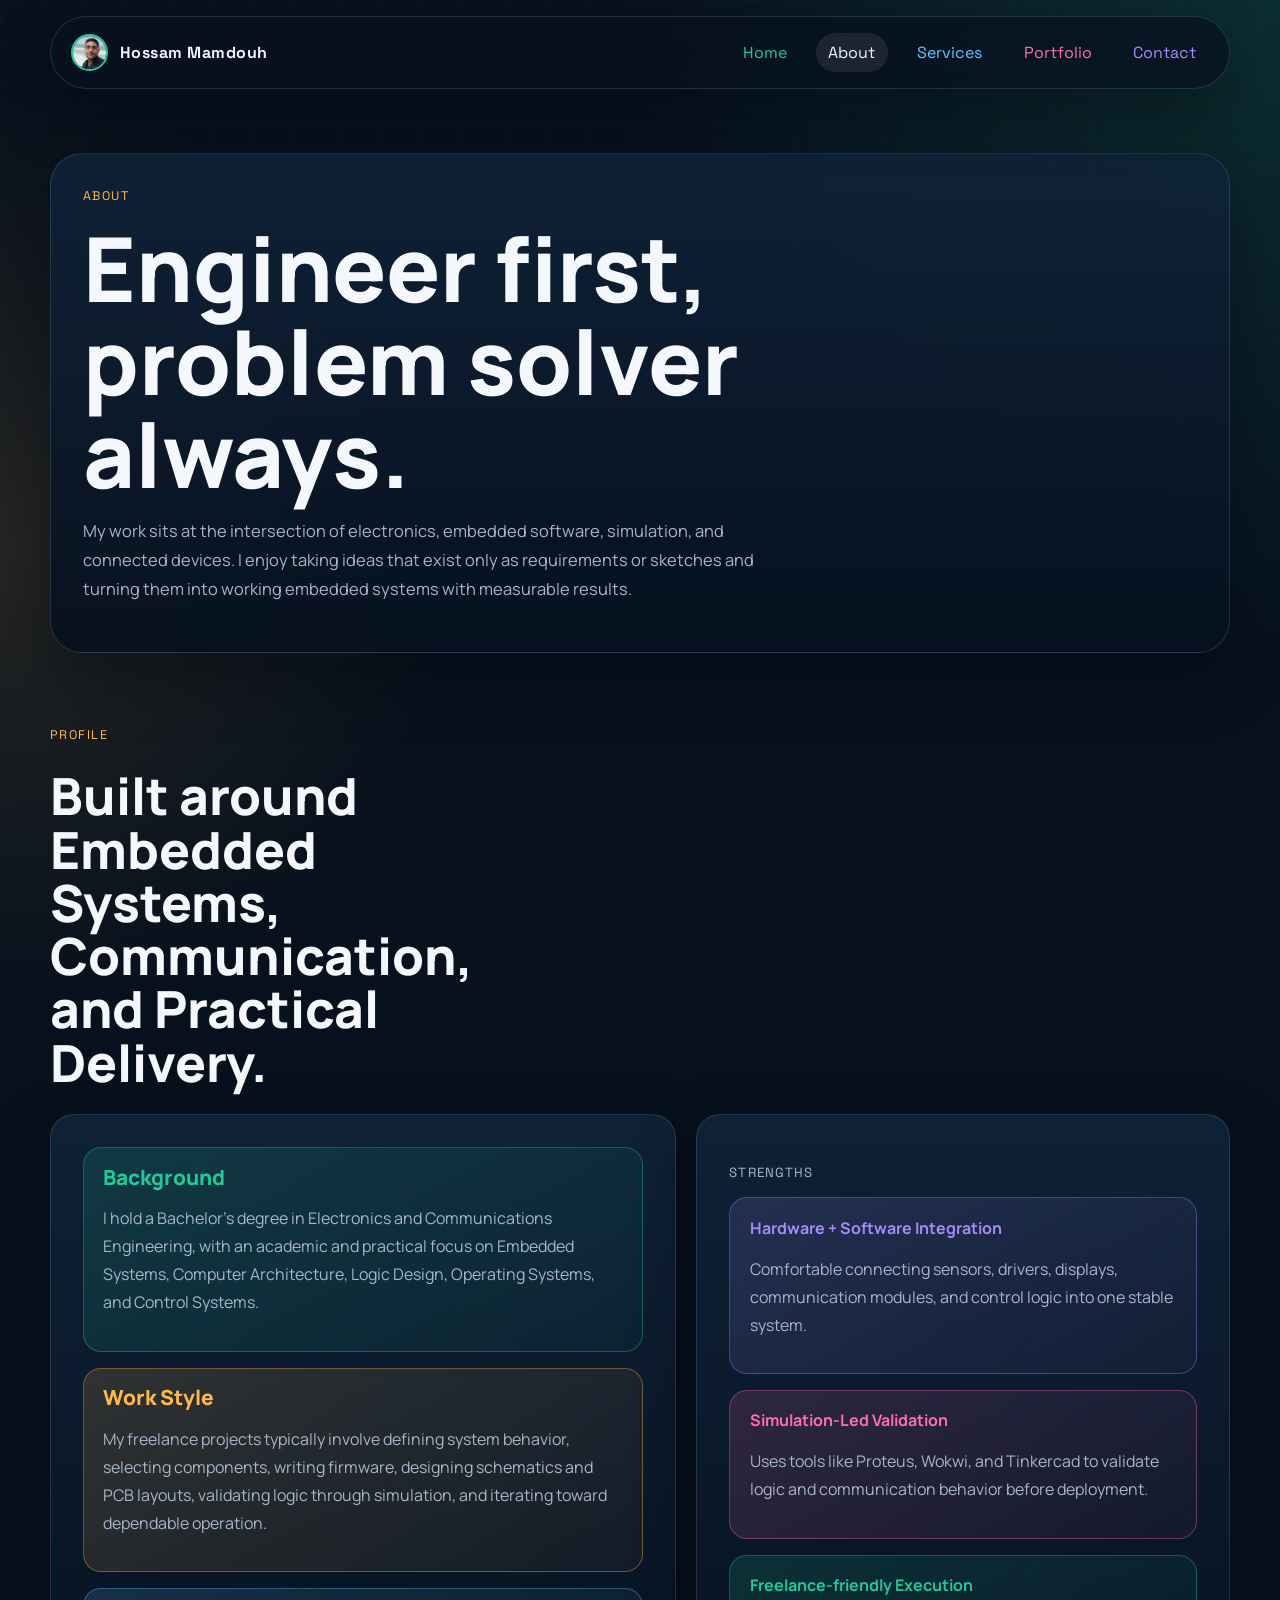
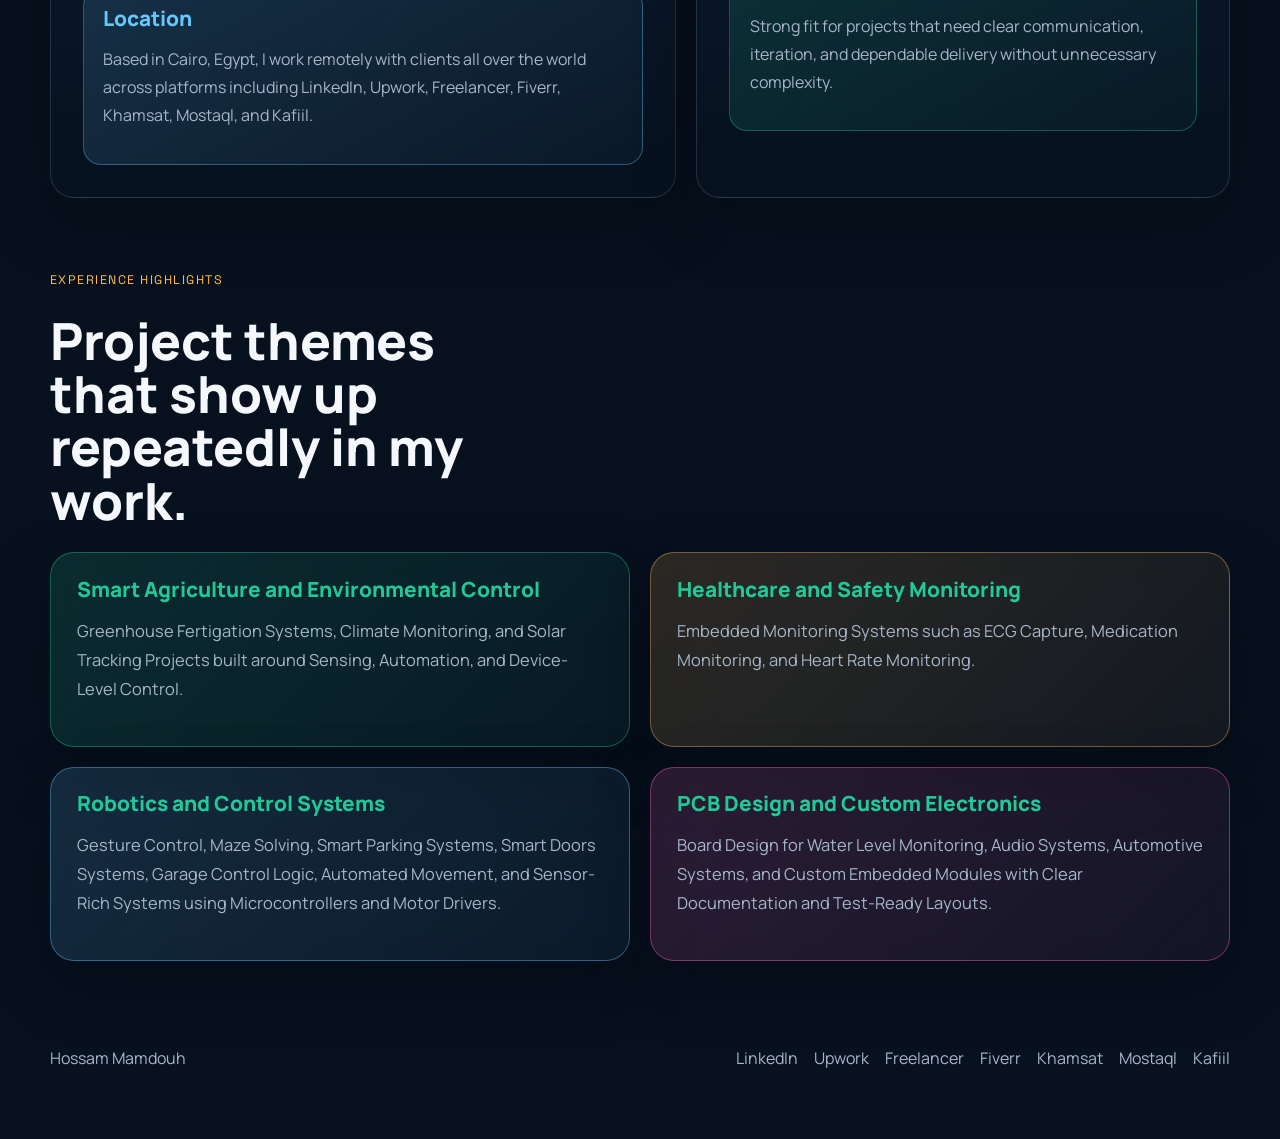
==== about.html @ 3419267c "Add base styles for the website including layout, typography, and components" ====
<!DOCTYPE html>
<html lang="en">
<head>
  <meta charset="UTF-8">
  <meta name="viewport" content="width=device-width, initial-scale=1.0">
  <title>About | Hossam Mamdouh</title>
  <meta
    name="description"
    content="About Hossam Mamdouh, an embedded systems engineer specializing in firmware, IoT, PCB design, and hardware prototyping."
  >
  <link rel="preconnect" href="https://fonts.googleapis.com">
  <link rel="preconnect" href="https://fonts.gstatic.com" crossorigin>
  <link
    href="https://fonts.googleapis.com/css2?family=Space+Grotesk:wght@400;500;700&family=Manrope:wght@400;500;700;800&display=swap"
    rel="stylesheet"
  >
  <link rel="stylesheet" href="styles.css">
  <link rel="icon" href="favicon.svg" type="image/svg+xml">
</head>
<body>
  <div class="site-bg"></div>
  <div class="page-shell">
    <header class="site-header">
      <a class="brand" href="index.html">
        <img class="brand-mark" src="images/my-photo.png" alt="Hossam Mamdouh">
        <span>Hossam Mamdouh</span>
      </a>

      <button class="nav-toggle" type="button" aria-expanded="false" aria-controls="main-nav">
        Menu
      </button>

      <nav class="main-nav" id="main-nav" aria-label="Main navigation">
        <a href="index.html">Home</a>
        <a class="is-active" href="about.html" aria-current="page">About</a>
        <a href="services.html">Services</a>
        <a href="portfolio.html">Portfolio</a>
        <a href="contact.html">Contact</a>
      </nav>
    </header>

    <main>
      <section class="page-hero section reveal">
        <div class="page-hero-card">
          <p class="eyebrow">About</p>
          <h1>Engineer first, problem solver always.</h1>
          <p class="intro-copy">
            My work sits at the intersection of electronics, embedded software, simulation, and connected
            devices. I enjoy taking ideas that exist only as requirements or sketches and turning them into
            working embedded systems with measurable results.
          </p>
        </div>
      </section>

      <section class="section">
        <div class="section-heading reveal">
          <p class="eyebrow">Profile</p>
          <h2>Built around Embedded Systems, Communication, and Practical Delivery.</h2>
        </div>

        <div class="split-grid">
          <div class="skills-panel reveal">
            <div class="skill-block">
              <h3>Background</h3>
              <p>
                I hold a Bachelor's degree in Electronics and Communications Engineering, with an academic
                and practical focus on Embedded Systems, Computer Architecture, Logic Design, Operating Systems,
                and Control Systems.
              </p>
            </div>
            <div class="skill-block">
              <h3>Work Style</h3>
              <p>
                My freelance projects typically involve defining system behavior, selecting components,
                writing firmware, designing schematics and PCB layouts, validating logic through simulation,
                and iterating toward dependable operation.
              </p>
            </div>
            <div class="skill-block">
              <h3>Location</h3>
              <p>
                Based in Cairo, Egypt, I work remotely with clients all over the world across platforms including
                LinkedIn, Upwork, Freelancer, Fiverr, Khamsat, Mostaql, and Kafiil.
              </p>
            </div>
          </div>

          <div class="stack-panel reveal reveal-delay">
            <p class="card-label">Strengths</p>
            <div class="info-list">
              <div>
                <strong>Hardware + Software Integration</strong>
                <p>Comfortable connecting sensors, drivers, displays, communication modules, and control logic into one stable system.</p>
              </div>
              <div>
                <strong>Simulation-Led Validation</strong>
                <p>Uses tools like Proteus, Wokwi, and Tinkercad to validate logic and communication behavior before deployment.</p>
              </div>
              <div>
                <strong>Freelance-friendly Execution</strong>
                <p>Strong fit for projects that need clear communication, iteration, and dependable delivery without unnecessary complexity.</p>
              </div>
            </div>
          </div>
        </div>
      </section>

      <section class="section">
        <div class="section-heading reveal">
          <p class="eyebrow">Experience Highlights</p>
          <h2>Project themes that show up repeatedly in my work.</h2>
        </div>

        <div class="timeline-grid">
          <article class="timeline-card reveal">
            <h3>Smart Agriculture and Environmental Control</h3>
            <p>
              Greenhouse Fertigation Systems, Climate Monitoring, and Solar Tracking Projects built around
              Sensing, Automation, and Device-Level Control.
            </p>
          </article>

          <article class="timeline-card reveal reveal-delay">
            <h3>Healthcare and Safety Monitoring</h3>
            <p>
              Embedded Monitoring Systems such as ECG Capture, Medication Monitoring, and Heart Rate Monitoring.
            </p>
          </article>

          <article class="timeline-card reveal reveal-delay">
            <h3>Robotics and Control Systems</h3>
            <p>
              Gesture Control, Maze Solving, Smart Parking Systems, Smart Doors Systems, Garage Control Logic, Automated Movement, and Sensor-Rich Systems using Microcontrollers and Motor Drivers.
            </p>
          </article>

          <article class="timeline-card reveal reveal-delay-2">
            <h3>PCB Design and Custom Electronics</h3>
            <p>
              Board Design for Water Level Monitoring, Audio Systems, Automotive Systems, and Custom Embedded Modules with Clear Documentation and Test-Ready Layouts.
            </p>
          </article>
        </div>
      </section>
    </main>

    <footer class="site-footer">
      <p>Hossam Mamdouh</p>
      <div class="footer-links">
        <a href="https://www.linkedin.com/in/hossam-mamdouh/" target="_blank" rel="noreferrer">LinkedIn</a>
        <a href="https://www.upwork.com/freelancers/~014bb97d4d3ca642b9" target="_blank" rel="noreferrer">Upwork</a>
        <a href="https://www.freelancer.com/u/HossamMamdouh96" target="_blank" rel="noreferrer">Freelancer</a>
        <a href="https://www.fiverr.com/sellers/hossam_elsayed_/" target="_blank" rel="noreferrer">Fiverr</a>
        <a href="https://khamsat.com/user/hossam_el_sayed" target="_blank" rel="noreferrer">Khamsat</a>
        <a href="https://mostaql.com/u/Hossam_Mamdouh1" target="_blank" rel="noreferrer">Mostaql</a>
        <a href="https://kafiil.com/u/Hossam_Mamdouh" target="_blank" rel="noreferrer">Kafiil</a>
      </div>
    </footer>
  </div>

  <script src="script.js"></script>
</body>
</html>
---- styles.css ----
:root {
  --bg: #07111f;
  --bg-soft: #102339;
  --surface: rgba(10, 23, 40, 0.84);
  --surface-strong: #0d1a2d;
  --surface-alt: #112947;
  --text: #f4f7fb;
  --muted: #a7b6c9;
  --line: rgba(167, 182, 201, 0.18);
  --primary: #20c997;
  --primary-dark: #149b74;
  --accent: #ffb84d;
  --shadow: 0 24px 60px rgba(2, 7, 15, 0.42);
  --radius-xl: 32px;
  --radius-lg: 24px;
  --radius-md: 18px;
  --container: 1180px;
}

* {
  box-sizing: border-box;
}

html {
  scroll-behavior: smooth;
}

body {
  margin: 0;
  min-height: 100vh;
  font-family: "Manrope", sans-serif;
  color: var(--text);
  background:
    radial-gradient(circle at top right, rgba(32, 201, 151, 0.16), transparent 22%),
    radial-gradient(circle at left 20%, rgba(255, 184, 77, 0.12), transparent 18%),
    linear-gradient(180deg, #08111d 0%, #07111f 100%);
}

.site-bg {
  position: fixed;
  inset: 0;
  pointer-events: none;
  background:
    linear-gradient(rgba(255, 255, 255, 0.025) 1px, transparent 1px),
    linear-gradient(90deg, rgba(255, 255, 255, 0.025) 1px, transparent 1px);
  background-size: 42px 42px;
  mask-image: linear-gradient(180deg, rgba(0, 0, 0, 0.75), transparent 92%);
}

a {
  color: inherit;
}

.page-shell {
  position: relative;
  width: min(calc(100% - 2rem), var(--container));
  margin: 0 auto;
  padding-bottom: 3rem;
}

.site-header {
  position: sticky;
  top: 1rem;
  z-index: 20;
  display: flex;
  align-items: center;
  justify-content: space-between;
  gap: 1rem;
  margin-top: 1rem;
  padding: 1rem 1.25rem;
  border: 1px solid var(--line);
  border-radius: 999px;
  background: rgba(7, 17, 31, 0.74);
  backdrop-filter: blur(18px);
  box-shadow: var(--shadow);
}

.brand,
.main-nav a,
.button,
.eyebrow,
.project-topline,
.tag-list li,
.card-label,
.metric-label {
  font-family: "Space Grotesk", sans-serif;
}

.brand {
  display: inline-flex;
  align-items: center;
  gap: 0.75rem;
  font-weight: 700;
  text-decoration: none;
  letter-spacing: 0.03em;
}

.brand-mark {
  display: inline-block;
  width: 2.3rem;
  height: 2.3rem;
  border-radius: 50%;
  object-fit: cover;
  border: 2px solid var(--primary);
  flex-shrink: 0;
}

.nav-toggle {
  display: none;
  padding: 0.7rem 1rem;
  border: 1px solid var(--line);
  border-radius: 999px;
  background: rgba(255, 255, 255, 0.04);
  color: var(--text);
  font: inherit;
}

.main-nav {
  display: flex;
  align-items: center;
  gap: 1rem;
}

.main-nav a {
  padding: 0.55rem 0.8rem;
  border-radius: 999px;
  color: var(--muted);
  text-decoration: none;
  transition: background-color 180ms ease, color 180ms ease;
}

.main-nav a:nth-child(1) { color: #20c997; }
.main-nav a:nth-child(2) { color: #ffb84d; }
.main-nav a:nth-child(3) { color: #64c8ff; }
.main-nav a:nth-child(4) { color: #ff6eb4; }
.main-nav a:nth-child(5) { color: #a78bfa; }

.main-nav a:hover,
.main-nav a:focus-visible,
.main-nav a.is-active {
  color: var(--text);
  background: rgba(255, 255, 255, 0.08);
}

.section {
  padding-top: 4.5rem;
}

.hero {
  display: grid;
  grid-template-columns: minmax(0, 1.2fr) minmax(310px, 0.8fr);
  gap: 1.6rem;
  align-items: stretch;
  padding-top: 3.4rem;
}

.hero-copy,
.hero-card,
.feature-card,
.project-card,
.skills-panel,
.stack-panel,
.cta-panel,
.timeline-card,
.service-card,
.contact-card,
.contact-panel {
  border: 1px solid var(--line);
  border-radius: var(--radius-lg);
  background: var(--surface);
  box-shadow: var(--shadow);
  backdrop-filter: blur(12px);
}

.hero-copy {
  padding: 3rem;
  border-radius: var(--radius-xl);
}

.hero-card,
.skills-panel,
.stack-panel,
.cta-panel,
.contact-panel {
  background: linear-gradient(180deg, rgba(16, 35, 57, 0.92), rgba(7, 17, 31, 0.92));
}

.hero-card {
  padding: 2rem;
}

.eyebrow {
  margin: 0 0 0.85rem;
  color: var(--accent);
  text-transform: uppercase;
  letter-spacing: 0.12em;
  font-size: 0.78rem;
}

h1,
h2,
h3 {
  margin: 0;
  line-height: 1.04;
  font-weight: 800;
}

h1 {
  max-width: 11ch;
  font-size: clamp(2.9rem, 7vw, 5.9rem);
}

h2 {
  max-width: 14ch;
  font-size: clamp(2rem, 4vw, 3.8rem);
}

h3 {
  font-size: 1.3rem;
  color: var(--primary);
}

p {
  color: var(--muted);
  line-height: 1.75;
}

.hero-text,
.intro-copy,
.contact-panel p,
.service-card p,
.project-card p,
.feature-card p,
.timeline-card p {
  font-size: 1.03rem;
}

.hero-actions {
  display: flex;
  flex-wrap: wrap;
  gap: 0.9rem;
  margin-top: 2rem;
}

.button {
  display: inline-flex;
  align-items: center;
  justify-content: center;
  min-width: 160px;
  padding: 0.95rem 1.4rem;
  border: 1px solid transparent;
  border-radius: 999px;
  font-weight: 700;
  text-decoration: none;
  transition: transform 180ms ease, background-color 180ms ease, color 180ms ease, border-color 180ms ease;
}

.button:hover,
.button:focus-visible {
  transform: translateY(-2px);
}

.button-primary {
  color: #04101b;
  background: linear-gradient(135deg, var(--primary), #88ffd5);
}

.button-primary:hover,
.button-primary:focus-visible {
  background: linear-gradient(135deg, var(--primary-dark), #67efc2);
}

.button-secondary {
  color: var(--text);
  border-color: var(--line);
  background: rgba(255, 255, 255, 0.03);
}

.card-label,
.project-topline,
.metric-label {
  color: var(--muted);
  text-transform: uppercase;
  letter-spacing: 0.08em;
  font-size: 0.83rem;
}

.focus-list,
.service-list,
.check-list {
  margin: 1.3rem 0 0;
  padding-left: 1.2rem;
  color: var(--text);
  line-height: 1.85;
}

.hero-metrics,
.stats-row,
.contact-grid,
.service-grid,
.feature-grid,
.projects-grid,
.timeline-grid,
.split-grid,
.info-grid {
  display: grid;
  gap: 1.25rem;
}

.hero-metrics,
.stats-row {
  grid-template-columns: repeat(2, minmax(0, 1fr));
}

.hero-metrics article,
.stat-card {
  padding: 1rem;
  border-radius: var(--radius-md);
  background: rgba(255, 255, 255, 0.05);
  border: 1px solid rgba(255, 255, 255, 0.06);
  cursor: pointer;
  transition: transform 200ms ease, box-shadow 200ms ease, background 200ms ease, border-color 200ms ease;
}

.hero-metrics article:hover {
  transform: translateY(-4px) scale(1.03);
  box-shadow: 0 12px 32px rgba(0, 0, 0, 0.35);
}

.hero-metrics article:nth-child(1):hover {
  background: rgba(32, 201, 151, 0.12);
  border-color: rgba(32, 201, 151, 0.5);
}

.hero-metrics article:nth-child(2):hover {
  background: rgba(255, 184, 77, 0.12);
  border-color: rgba(255, 184, 77, 0.5);
}

.hero-metrics article:nth-child(3):hover {
  background: rgba(100, 200, 255, 0.12);
  border-color: rgba(100, 200, 255, 0.5);
}

.hero-metrics article:nth-child(4):hover {
  background: rgba(255, 110, 180, 0.12);
  border-color: rgba(255, 110, 180, 0.5);
}

.hero-metrics article:nth-child(4) .metric-value {
  color: #ff6eb4;
}

.metric-value,
.stat-value {
  display: block;
  font-family: "Space Grotesk", sans-serif;
  font-weight: 700;
}

.metric-value {
  font-size: 1rem;
  color: var(--primary);
}

.hero-metrics article:nth-child(2) .metric-value {
  color: var(--accent);
}

.hero-metrics article:nth-child(3) .metric-value {
  color: #64c8ff;
}

.stat-value {
  font-size: 2.2rem;
}

.section-heading {
  display: grid;
  gap: 0.55rem;
  margin-bottom: 1.6rem;
}

.feature-grid {
  grid-template-columns: repeat(2, minmax(0, 1fr));
}

.feature-card:nth-child(1) {
  background: linear-gradient(135deg, rgba(32, 201, 151, 0.15), rgba(32, 201, 151, 0.04));
  border-color: rgba(32, 201, 151, 0.4);
  cursor: pointer;
  transition: transform 200ms ease, box-shadow 200ms ease, background 200ms ease, border-color 200ms ease;
}

.feature-card:nth-child(1) h3 { color: #20c997; }

.feature-card:nth-child(1):hover {
  transform: translateY(-5px) scale(1.02);
  background: linear-gradient(135deg, rgba(32, 201, 151, 0.28), rgba(32, 201, 151, 0.1));
  border-color: rgba(32, 201, 151, 0.7);
  box-shadow: 0 16px 40px rgba(32, 201, 151, 0.2);
}

.feature-card:nth-child(2) {
  background: linear-gradient(135deg, rgba(100, 200, 255, 0.15), rgba(100, 200, 255, 0.04));
  border-color: rgba(100, 200, 255, 0.4);
  cursor: pointer;
  transition: transform 200ms ease, box-shadow 200ms ease, background 200ms ease, border-color 200ms ease;
}

.feature-card:nth-child(2) h3 { color: #64c8ff; }

.feature-card:nth-child(2):hover {
  transform: translateY(-5px) scale(1.02);
  background: linear-gradient(135deg, rgba(100, 200, 255, 0.28), rgba(100, 200, 255, 0.1));
  border-color: rgba(100, 200, 255, 0.7);
  box-shadow: 0 16px 40px rgba(100, 200, 255, 0.2);
}

.feature-card:nth-child(3) {
  background: linear-gradient(135deg, rgba(255, 184, 77, 0.15), rgba(255, 184, 77, 0.04));
  border-color: rgba(255, 184, 77, 0.4);
  cursor: pointer;
  transition: transform 200ms ease, box-shadow 200ms ease, background 200ms ease, border-color 200ms ease;
}

.feature-card:nth-child(3) h3 { color: #ffb84d; }

.feature-card:nth-child(3):hover {
  transform: translateY(-5px) scale(1.02);
  background: linear-gradient(135deg, rgba(255, 184, 77, 0.28), rgba(255, 184, 77, 0.1));
  border-color: rgba(255, 184, 77, 0.7);
  box-shadow: 0 16px 40px rgba(255, 184, 77, 0.2);
}

.feature-card:nth-child(4) {
  background: linear-gradient(135deg, rgba(255, 110, 180, 0.15), rgba(255, 110, 180, 0.04));
  border-color: rgba(255, 110, 180, 0.4);
  cursor: pointer;
  transition: transform 200ms ease, box-shadow 200ms ease, background 200ms ease, border-color 200ms ease;
}

.feature-card:nth-child(4) h3 { color: #ff6eb4; }

.feature-card:nth-child(4):hover {
  transform: translateY(-5px) scale(1.02);
  background: linear-gradient(135deg, rgba(255, 110, 180, 0.28), rgba(255, 110, 180, 0.1));
  border-color: rgba(255, 110, 180, 0.7);
  box-shadow: 0 16px 40px rgba(255, 110, 180, 0.2);
}

.feature-card,
.project-card,
.service-card,
.timeline-card,
.contact-card {
  padding: 1.6rem;
  cursor: pointer;
  transition: transform 200ms ease, box-shadow 200ms ease;
}

.contact-card:hover {
  transform: translateY(-6px) scale(1.02);
  box-shadow: 0 20px 48px rgba(0, 0, 0, 0.45);
}

.contact-grid .contact-card:nth-child(1):hover {
  border-color: rgba(32, 201, 151, 0.7);
  box-shadow: 0 16px 40px rgba(32, 201, 151, 0.25);
}

.contact-grid .contact-card:nth-child(2):hover {
  border-color: rgba(100, 200, 255, 0.7);
  box-shadow: 0 16px 40px rgba(100, 200, 255, 0.25);
}

.contact-grid .contact-card:nth-child(3):hover {
  border-color: rgba(255, 184, 77, 0.7);
  box-shadow: 0 16px 40px rgba(255, 184, 77, 0.25);
}

.direct-contact .contact-card:nth-child(1):hover {
  border-color: rgba(32, 201, 151, 0.7);
  box-shadow: 0 16px 40px rgba(32, 201, 151, 0.25);
}

.direct-contact .contact-card:nth-child(2):hover {
  border-color: rgba(100, 200, 255, 0.7);
  box-shadow: 0 16px 40px rgba(100, 200, 255, 0.25);
}

.project-card {
  cursor: pointer;
  overflow: hidden;
}

.project-card:hover {
  transform: translateY(-6px) scale(1.02);
  box-shadow: 0 20px 48px rgba(0, 0, 0, 0.45);
}

.projects-grid .project-card:nth-child(1):hover {
  border-color: rgba(32, 201, 151, 0.7);
  box-shadow: 0 16px 40px rgba(32, 201, 151, 0.25);
}

.projects-grid .project-card:nth-child(2):hover {
  border-color: rgba(255, 184, 77, 0.7);
  box-shadow: 0 16px 40px rgba(255, 184, 77, 0.25);
}

.projects-grid .project-card:nth-child(3):hover {
  border-color: rgba(100, 200, 255, 0.7);
  box-shadow: 0 16px 40px rgba(100, 200, 255, 0.25);
}

.projects-grid .project-card:nth-child(4):hover {
  border-color: rgba(255, 110, 180, 0.7);
  box-shadow: 0 16px 40px rgba(255, 110, 180, 0.25);
}

.projects-grid .project-card:nth-child(5):hover {
  border-color: rgba(167, 139, 250, 0.7);
  box-shadow: 0 16px 40px rgba(167, 139, 250, 0.25);
}

.projects-grid .project-card:nth-child(6):hover {
  border-color: rgba(32, 201, 151, 0.7);
  box-shadow: 0 16px 40px rgba(32, 201, 151, 0.25);
}

.projects-grid .project-card:nth-child(7):hover {
  border-color: rgba(255, 184, 77, 0.7);
  box-shadow: 0 16px 40px rgba(255, 184, 77, 0.25);
}

.projects-grid .project-card:nth-child(8):hover {
  border-color: rgba(100, 200, 255, 0.7);
  box-shadow: 0 16px 40px rgba(100, 200, 255, 0.25);
}

.projects-grid .project-card:nth-child(9):hover {
  border-color: rgba(255, 110, 180, 0.7);
  box-shadow: 0 16px 40px rgba(255, 110, 180, 0.25);
}

.projects-grid .project-card:nth-child(10):hover {
  border-color: rgba(167, 139, 250, 0.7);
  box-shadow: 0 16px 40px rgba(167, 139, 250, 0.25);
}

.projects-grid .project-card:nth-child(11):hover {
  border-color: rgba(32, 201, 151, 0.7);
  box-shadow: 0 16px 40px rgba(32, 201, 151, 0.25);
}

.projects-grid .project-card:nth-child(12):hover {
  border-color: rgba(255, 184, 77, 0.7);
  box-shadow: 0 16px 40px rgba(255, 184, 77, 0.25);
}

.projects-grid .project-card:nth-child(13):hover {
  border-color: rgba(100, 200, 255, 0.7);
  box-shadow: 0 16px 40px rgba(100, 200, 255, 0.25);
}

.projects-grid .project-card:nth-child(14):hover {
  border-color: rgba(255, 110, 180, 0.7);
  box-shadow: 0 16px 40px rgba(255, 110, 180, 0.25);
}

.projects-grid .project-card:nth-child(15):hover {
  border-color: rgba(167, 139, 250, 0.7);
  box-shadow: 0 16px 40px rgba(167, 139, 250, 0.25);
}

.projects-grid {
  grid-template-columns: repeat(3, minmax(0, 1fr));
}

.project-image {
  width: calc(100% + 3.2rem);
  margin: -1.6rem -1.6rem 1.6rem;
  border-radius: var(--radius-lg) var(--radius-lg) 0 0;
  object-fit: cover;
  aspect-ratio: 16 / 9;
  display: block;
}

.project-topline {
  display: flex;
  justify-content: space-between;
  gap: 1rem;
  margin-bottom: 1.25rem;
}

.tag-list {
  display: flex;
  flex-wrap: wrap;
  gap: 0.65rem;
  margin: 1.25rem 0 0;
  padding: 0;
  list-style: none;
}

.tag-list li {
  padding: 0.52rem 0.78rem;
  border: 1px solid var(--line);
  border-radius: 999px;
  background: rgba(255, 255, 255, 0.04);
  color: #ffeb3b;
  font-size: 0.83rem;
}

.split-grid {
  grid-template-columns: 1.08fr 0.92fr;
}

.skills-panel,
.stack-panel,
.contact-panel {
  padding: 2rem;
}

.skills-panel {
  display: grid;
  gap: 1rem;
}

.skill-block,
.info-list > div {
  padding: 1.15rem 1.2rem;
  border: 1px solid var(--line);
  border-radius: var(--radius-md);
  background: rgba(255, 255, 255, 0.04);
  cursor: pointer;
  transition: transform 200ms ease, box-shadow 200ms ease, background 200ms ease, border-color 200ms ease;
}

.skill-block:hover,
.info-list > div:hover {
  transform: translateY(-3px) scale(1.02);
}

.skill-block:nth-child(1) {
  background: linear-gradient(135deg, rgba(32, 201, 151, 0.15), rgba(32, 201, 151, 0.04));
  border-color: rgba(32, 201, 151, 0.35);
}

.skill-block:nth-child(1) h3 { color: #20c997; }

.skill-block:nth-child(1):hover {
  background: linear-gradient(135deg, rgba(32, 201, 151, 0.28), rgba(32, 201, 151, 0.1));
  border-color: rgba(32, 201, 151, 0.7);
  box-shadow: 0 10px 28px rgba(32, 201, 151, 0.2);
}

.skill-block:nth-child(2) {
  background: linear-gradient(135deg, rgba(255, 184, 77, 0.15), rgba(255, 184, 77, 0.04));
  border-color: rgba(255, 184, 77, 0.35);
}

.skill-block:nth-child(2) h3 { color: #ffb84d; }

.skill-block:nth-child(2):hover {
  background: linear-gradient(135deg, rgba(255, 184, 77, 0.28), rgba(255, 184, 77, 0.1));
  border-color: rgba(255, 184, 77, 0.7);
  box-shadow: 0 10px 28px rgba(255, 184, 77, 0.2);
}

.skill-block:nth-child(3) {
  background: linear-gradient(135deg, rgba(100, 200, 255, 0.15), rgba(100, 200, 255, 0.04));
  border-color: rgba(100, 200, 255, 0.35);
}

.skill-block:nth-child(3) h3 { color: #64c8ff; }

.skill-block:nth-child(3):hover {
  background: linear-gradient(135deg, rgba(100, 200, 255, 0.28), rgba(100, 200, 255, 0.1));
  border-color: rgba(100, 200, 255, 0.7);
  box-shadow: 0 10px 28px rgba(100, 200, 255, 0.2);
}

.info-list > div:nth-child(1) {
  background: linear-gradient(135deg, rgba(167, 139, 250, 0.15), rgba(167, 139, 250, 0.04));
  border-color: rgba(167, 139, 250, 0.35);
}

.info-list > div:nth-child(1) strong { color: #a78bfa; }

.info-list > div:nth-child(1):hover {
  background: linear-gradient(135deg, rgba(167, 139, 250, 0.28), rgba(167, 139, 250, 0.1));
  border-color: rgba(167, 139, 250, 0.7);
  box-shadow: 0 10px 28px rgba(167, 139, 250, 0.2);
}

.info-list > div:nth-child(2) {
  background: linear-gradient(135deg, rgba(255, 110, 180, 0.15), rgba(255, 110, 180, 0.04));
  border-color: rgba(255, 110, 180, 0.35);
}

.info-list > div:nth-child(2) strong { color: #ff6eb4; }

.info-list > div:nth-child(2):hover {
  background: linear-gradient(135deg, rgba(255, 110, 180, 0.28), rgba(255, 110, 180, 0.1));
  border-color: rgba(255, 110, 180, 0.7);
  box-shadow: 0 10px 28px rgba(255, 110, 180, 0.2);
}

.info-list > div:nth-child(3) {
  background: linear-gradient(135deg, rgba(32, 201, 151, 0.15), rgba(32, 201, 151, 0.04));
  border-color: rgba(32, 201, 151, 0.35);
}

.info-list > div:nth-child(3) strong { color: #20c997; }

.info-list > div:nth-child(3):hover {
  background: linear-gradient(135deg, rgba(32, 201, 151, 0.28), rgba(32, 201, 151, 0.1));
  border-color: rgba(32, 201, 151, 0.7);
  box-shadow: 0 10px 28px rgba(32, 201, 151, 0.2);
}

.info-list {
  display: grid;
  gap: 1rem;
}

.info-list strong {
  display: block;
  margin-bottom: 0.35rem;
  color: var(--text);
}

.page-hero {
  display: grid;
  gap: 1rem;
  padding: 4rem 0 0;
}

.page-hero-card {
  padding: 2rem;
  border: 1px solid var(--line);
  border-radius: var(--radius-xl);
  background: linear-gradient(180deg, rgba(16, 35, 57, 0.92), rgba(7, 17, 31, 0.92));
  box-shadow: var(--shadow);
}

.intro-copy {
  max-width: 70ch;
}

.service-grid {
  grid-template-columns: repeat(2, minmax(0, 1fr));
}

.service-card {
  cursor: pointer;
  transition: transform 200ms ease, box-shadow 200ms ease, background 200ms ease, border-color 200ms ease;
}

.service-card:nth-child(1) {
  background: linear-gradient(135deg, rgba(32, 201, 151, 0.15), rgba(32, 201, 151, 0.05));
  border-color: rgba(32, 201, 151, 0.4);
}

.service-card:nth-child(1):hover {
  transform: translateY(-5px) scale(1.02);
  background: linear-gradient(135deg, rgba(32, 201, 151, 0.28), rgba(32, 201, 151, 0.1));
  border-color: rgba(32, 201, 151, 0.7);
  box-shadow: 0 16px 40px rgba(32, 201, 151, 0.2);
}

.service-card:nth-child(2) {
  background: linear-gradient(135deg, rgba(255, 184, 77, 0.15), rgba(255, 184, 77, 0.05));
  border-color: rgba(255, 184, 77, 0.4);
}

.service-card:nth-child(2):hover {
  transform: translateY(-5px) scale(1.02);
  background: linear-gradient(135deg, rgba(255, 184, 77, 0.28), rgba(255, 184, 77, 0.1));
  border-color: rgba(255, 184, 77, 0.7);
  box-shadow: 0 16px 40px rgba(255, 184, 77, 0.2);
}

.service-card:nth-child(3) {
  background: linear-gradient(135deg, rgba(100, 200, 255, 0.15), rgba(100, 200, 255, 0.05));
  border-color: rgba(100, 200, 255, 0.4);
}

.service-card:nth-child(3):hover {
  transform: translateY(-5px) scale(1.02);
  background: linear-gradient(135deg, rgba(100, 200, 255, 0.28), rgba(100, 200, 255, 0.1));
  border-color: rgba(100, 200, 255, 0.7);
  box-shadow: 0 16px 40px rgba(100, 200, 255, 0.2);
}

.service-card:nth-child(4) {
  background: linear-gradient(135deg, rgba(255, 100, 180, 0.15), rgba(255, 100, 180, 0.05));
  border-color: rgba(255, 100, 180, 0.4);
}

.service-card:nth-child(4):hover {
  transform: translateY(-5px) scale(1.02);
  background: linear-gradient(135deg, rgba(255, 100, 180, 0.28), rgba(255, 100, 180, 0.1));
  border-color: rgba(255, 100, 180, 0.7);
  box-shadow: 0 16px 40px rgba(255, 100, 180, 0.2);
}

.timeline-grid {
  grid-template-columns: repeat(2, minmax(0, 1fr));
}

.timeline-card {
  cursor: pointer;
  transition: transform 200ms ease, box-shadow 200ms ease, background 200ms ease, border-color 200ms ease;
}

.timeline-card:nth-child(1) {
  background: linear-gradient(135deg, rgba(32, 201, 151, 0.15), rgba(32, 201, 151, 0.05));
  border-color: rgba(32, 201, 151, 0.4);
}

.timeline-card:nth-child(1):hover {
  transform: translateY(-5px) scale(1.02);
  background: linear-gradient(135deg, rgba(32, 201, 151, 0.28), rgba(32, 201, 151, 0.1));
  border-color: rgba(32, 201, 151, 0.7);
  box-shadow: 0 16px 40px rgba(32, 201, 151, 0.2);
}

.timeline-card:nth-child(2) {
  background: linear-gradient(135deg, rgba(255, 184, 77, 0.15), rgba(255, 184, 77, 0.05));
  border-color: rgba(255, 184, 77, 0.4);
}

.timeline-card:nth-child(2):hover {
  transform: translateY(-5px) scale(1.02);
  background: linear-gradient(135deg, rgba(255, 184, 77, 0.28), rgba(255, 184, 77, 0.1));
  border-color: rgba(255, 184, 77, 0.7);
  box-shadow: 0 16px 40px rgba(255, 184, 77, 0.2);
}

.timeline-card:nth-child(3) {
  background: linear-gradient(135deg, rgba(100, 200, 255, 0.15), rgba(100, 200, 255, 0.05));
  border-color: rgba(100, 200, 255, 0.4);
}

.timeline-card:nth-child(3):hover {
  transform: translateY(-5px) scale(1.02);
  background: linear-gradient(135deg, rgba(100, 200, 255, 0.28), rgba(100, 200, 255, 0.1));
  border-color: rgba(100, 200, 255, 0.7);
  box-shadow: 0 16px 40px rgba(100, 200, 255, 0.2);
}

.timeline-card:nth-child(4) {
  background: linear-gradient(135deg, rgba(255, 100, 180, 0.15), rgba(255, 100, 180, 0.05));
  border-color: rgba(255, 100, 180, 0.4);
}

.timeline-card:nth-child(4):hover {
  transform: translateY(-5px) scale(1.02);
  background: linear-gradient(135deg, rgba(255, 100, 180, 0.28), rgba(255, 100, 180, 0.1));
  border-color: rgba(255, 100, 180, 0.7);
  box-shadow: 0 16px 40px rgba(255, 100, 180, 0.2);
}

.contact-grid {
  grid-template-columns: repeat(3, minmax(0, 1fr));
}

.direct-contact {
  grid-template-columns: repeat(2, minmax(0, 1fr));
}

.direct-contact .contact-card:nth-child(1) {
  background: linear-gradient(135deg, rgba(32, 201, 151, 0.15), rgba(32, 201, 151, 0.04));
  border-color: rgba(32, 201, 151, 0.4);
}

.direct-contact .contact-card:nth-child(2) {
  background: linear-gradient(135deg, rgba(100, 200, 255, 0.15), rgba(100, 200, 255, 0.04));
  border-color: rgba(100, 200, 255, 0.4);
}

.info-grid {
  grid-template-columns: repeat(2, minmax(0, 1fr));
}

.cta-panel {
  display: flex;
  align-items: center;
  justify-content: space-between;
  gap: 1.5rem;
  padding: 2rem;
}

.site-footer {
  display: flex;
  align-items: center;
  justify-content: space-between;
  gap: 1rem;
  margin-top: 4rem;
  padding: 1.2rem 0;
  color: var(--muted);
}

.site-footer p {
  margin: 0;
}

.footer-links {
  display: flex;
  flex-wrap: wrap;
  gap: 1rem;
}

.footer-links a {
  text-decoration: none;
  transition: color 200ms ease, transform 200ms ease;
  display: inline-block;
}

.footer-links a:hover {
  transform: translateY(-2px);
}

.footer-links a:nth-child(1):hover { color: #20c997; }
.footer-links a:nth-child(2):hover { color: #ffb84d; }
.footer-links a:nth-child(3):hover { color: #64c8ff; }
.footer-links a:nth-child(4):hover { color: #ff6eb4; }
.footer-links a:nth-child(5):hover { color: #a78bfa; }
.footer-links a:nth-child(6):hover { color: #20c997; }
.footer-links a:nth-child(7):hover { color: #ffb84d; }

.reveal {
  opacity: 0;
  transform: translateY(26px);
  transition: opacity 700ms ease, transform 700ms ease;
}

.reveal.is-visible {
  opacity: 1;
  transform: translateY(0);
}

.reveal-delay {
  transition-delay: 120ms;
}

.reveal-delay-2 {
  transition-delay: 220ms;
}

@media (max-width: 1060px) {
  .hero,
  .feature-grid,
  .projects-grid,
  .split-grid,
  .service-grid,
  .timeline-grid,
  .contact-grid,
  .cta-panel {
    grid-template-columns: 1fr;
  }

  .cta-panel {
    display: grid;
  }

  h1,
  h2 {
    max-width: none;
  }
}

@media (max-width: 760px) {
  .page-shell {
    width: min(calc(100% - 1rem), var(--container));
  }

  .site-header {
    position: static;
    flex-wrap: wrap;
    border-radius: 28px;
  }

  .nav-toggle {
    display: inline-flex;
  }

  .main-nav {
    display: none;
    width: 100%;
    flex-direction: column;
    align-items: stretch;
    padding-top: 0.5rem;
  }

  .main-nav.is-open {
    display: flex;
  }

  .main-nav a {
    text-align: center;
  }

  .hero-copy,
  .hero-card,
  .feature-card,
  .project-card,
  .service-card,
  .timeline-card,
  .skills-panel,
  .stack-panel,
  .contact-card,
  .contact-panel,
  .page-hero-card,
  .cta-panel {
    padding: 1.35rem;
  }

  .hero-actions {
    flex-direction: column;
  }

  .button {
    width: 100%;
  }

  .site-footer {
    flex-direction: column;
    align-items: flex-start;
  }
}

@media (prefers-reduced-motion: reduce) {
  html {
    scroll-behavior: auto;
  }

  *,
  *::before,
  *::after {
    animation: none !important;
    transition: none !important;
  }

  .reveal {
    opacity: 1;
    transform: none;
  }
}
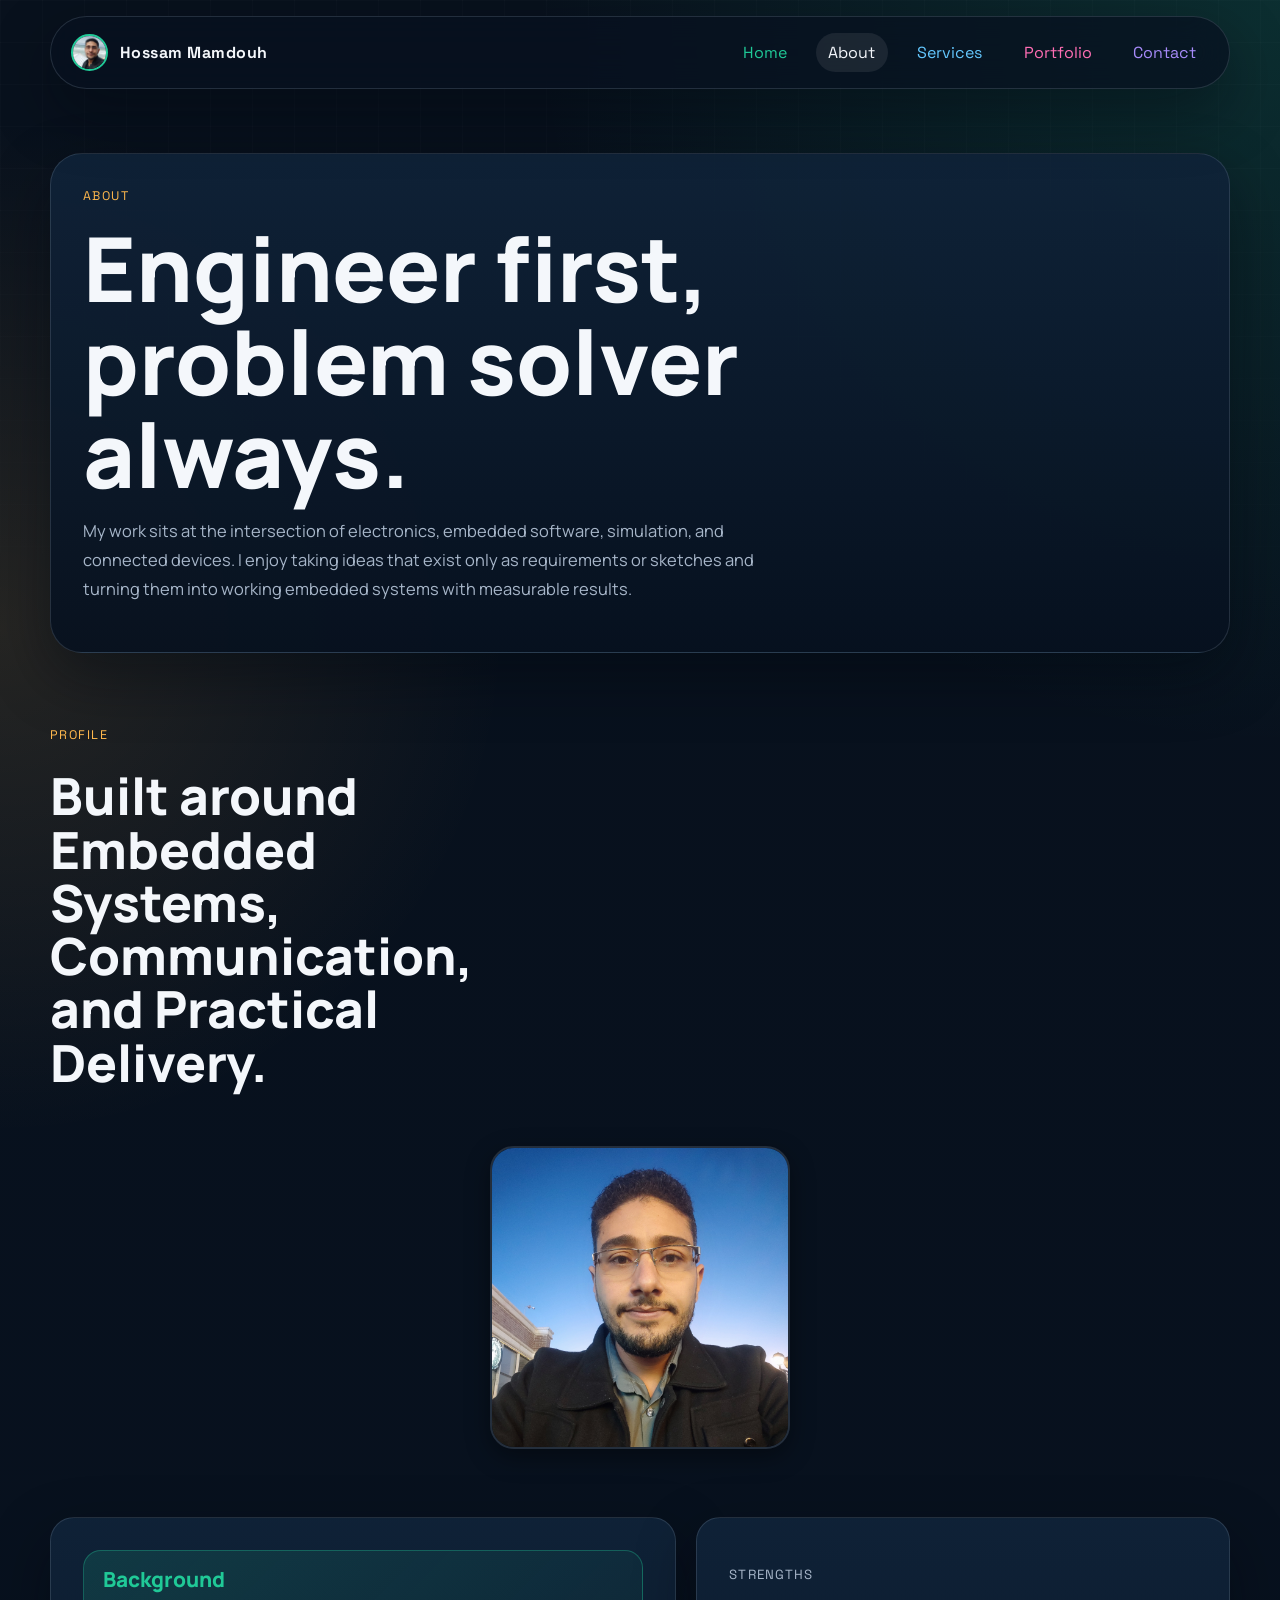
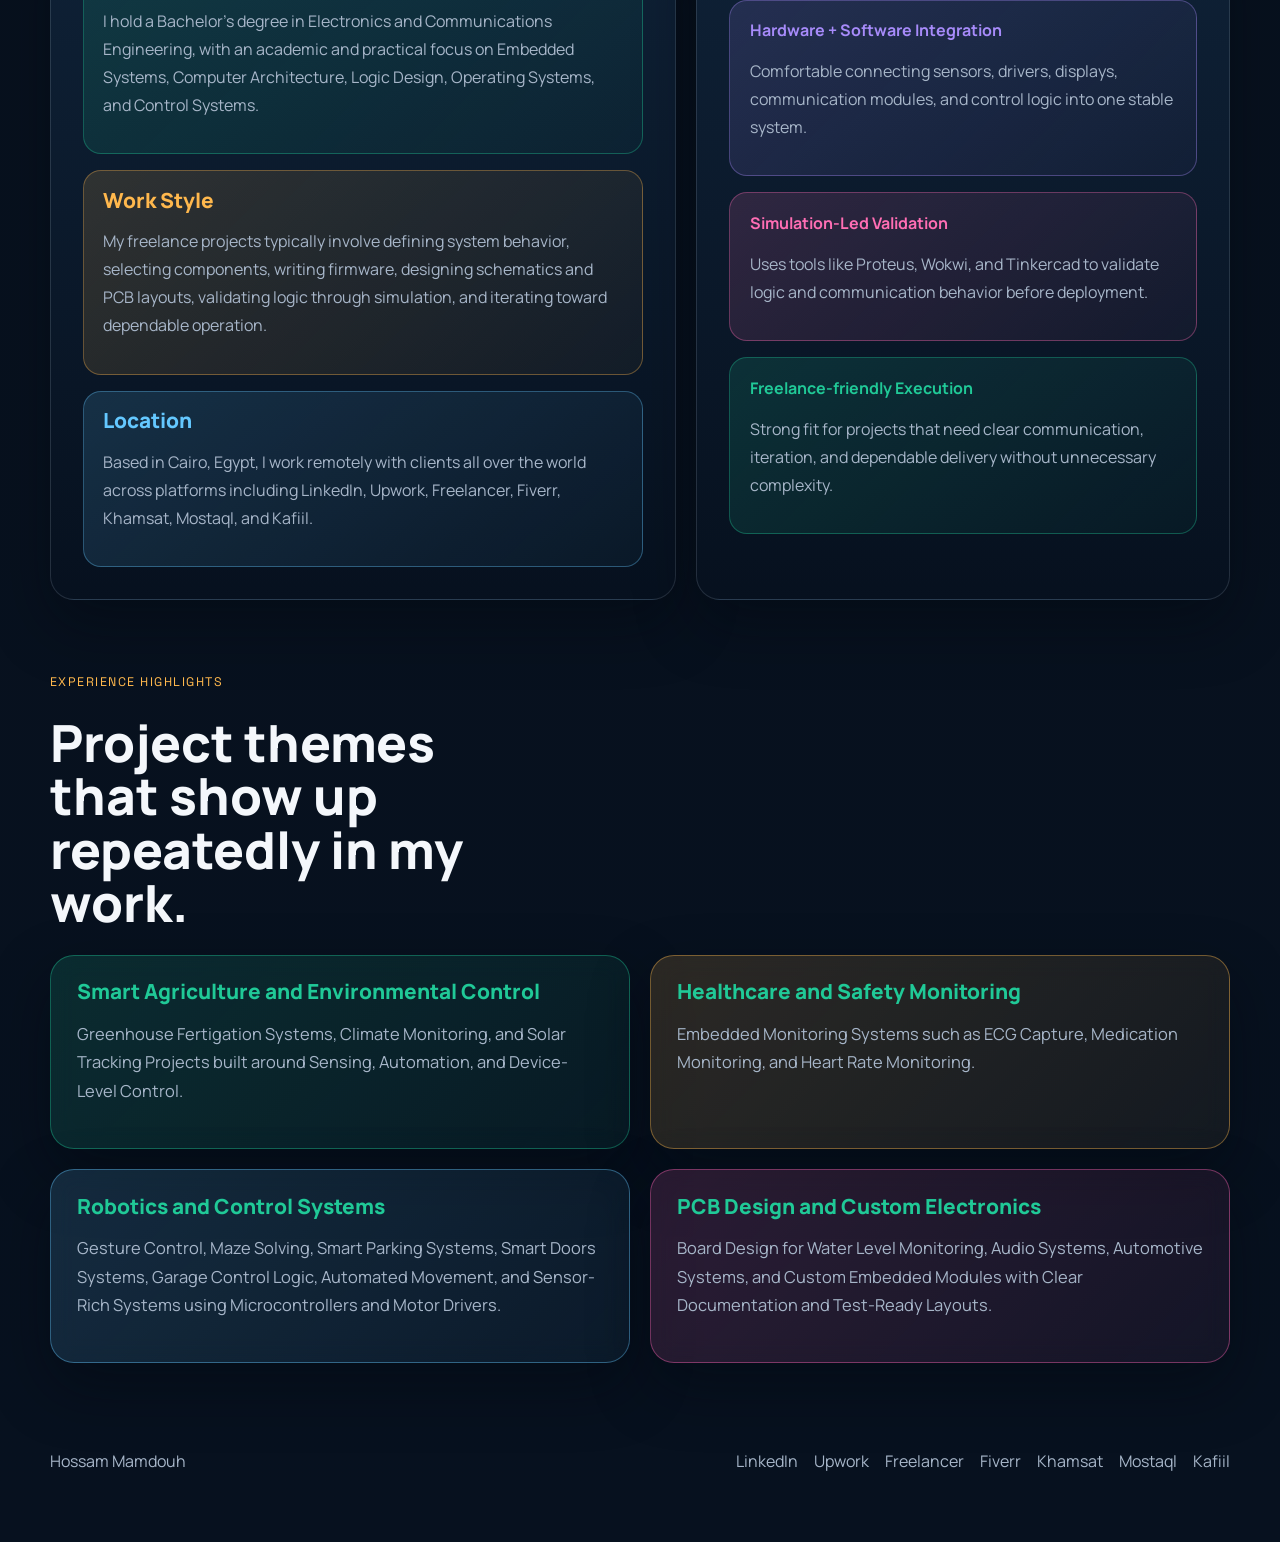
==== commit 340abe01: "Add profile photo and styles for improved presentation on About page" ====
--- a/about.html
+++ b/about.html
@@ -59,6 +59,10 @@
         </div>
 
         <div class="split-grid">
+          <div class="profile-photo reveal">
+            <img src="images/My_Photo.jpg" alt="Hossam Mamdouh - Embedded Systems Engineer">
+          </div>
+          
           <div class="skills-panel reveal">
             <div class="skill-block">
               <h3>Background</h3>
--- a/styles.css
+++ b/styles.css
@@ -616,6 +616,30 @@
   grid-template-columns: 1.08fr 0.92fr;
 }
 
+.profile-photo {
+  grid-column: 1 / -1;
+  display: flex;
+  justify-content: center;
+  align-items: center;
+  padding: 2rem;
+  margin-bottom: 1rem;
+}
+
+.profile-photo img {
+  width: 100%;
+  max-width: 300px;
+  height: auto;
+  border-radius: var(--radius-lg);
+  border: 2px solid var(--line);
+  box-shadow: 0 8px 24px rgba(0, 0, 0, 0.4);
+  transition: transform 300ms ease, box-shadow 300ms ease;
+}
+
+.profile-photo img:hover {
+  transform: scale(1.05);
+  box-shadow: 0 12px 32px rgba(0, 0, 0, 0.6);
+}
+
 .skills-panel,
 .stack-panel,
 .contact-panel {
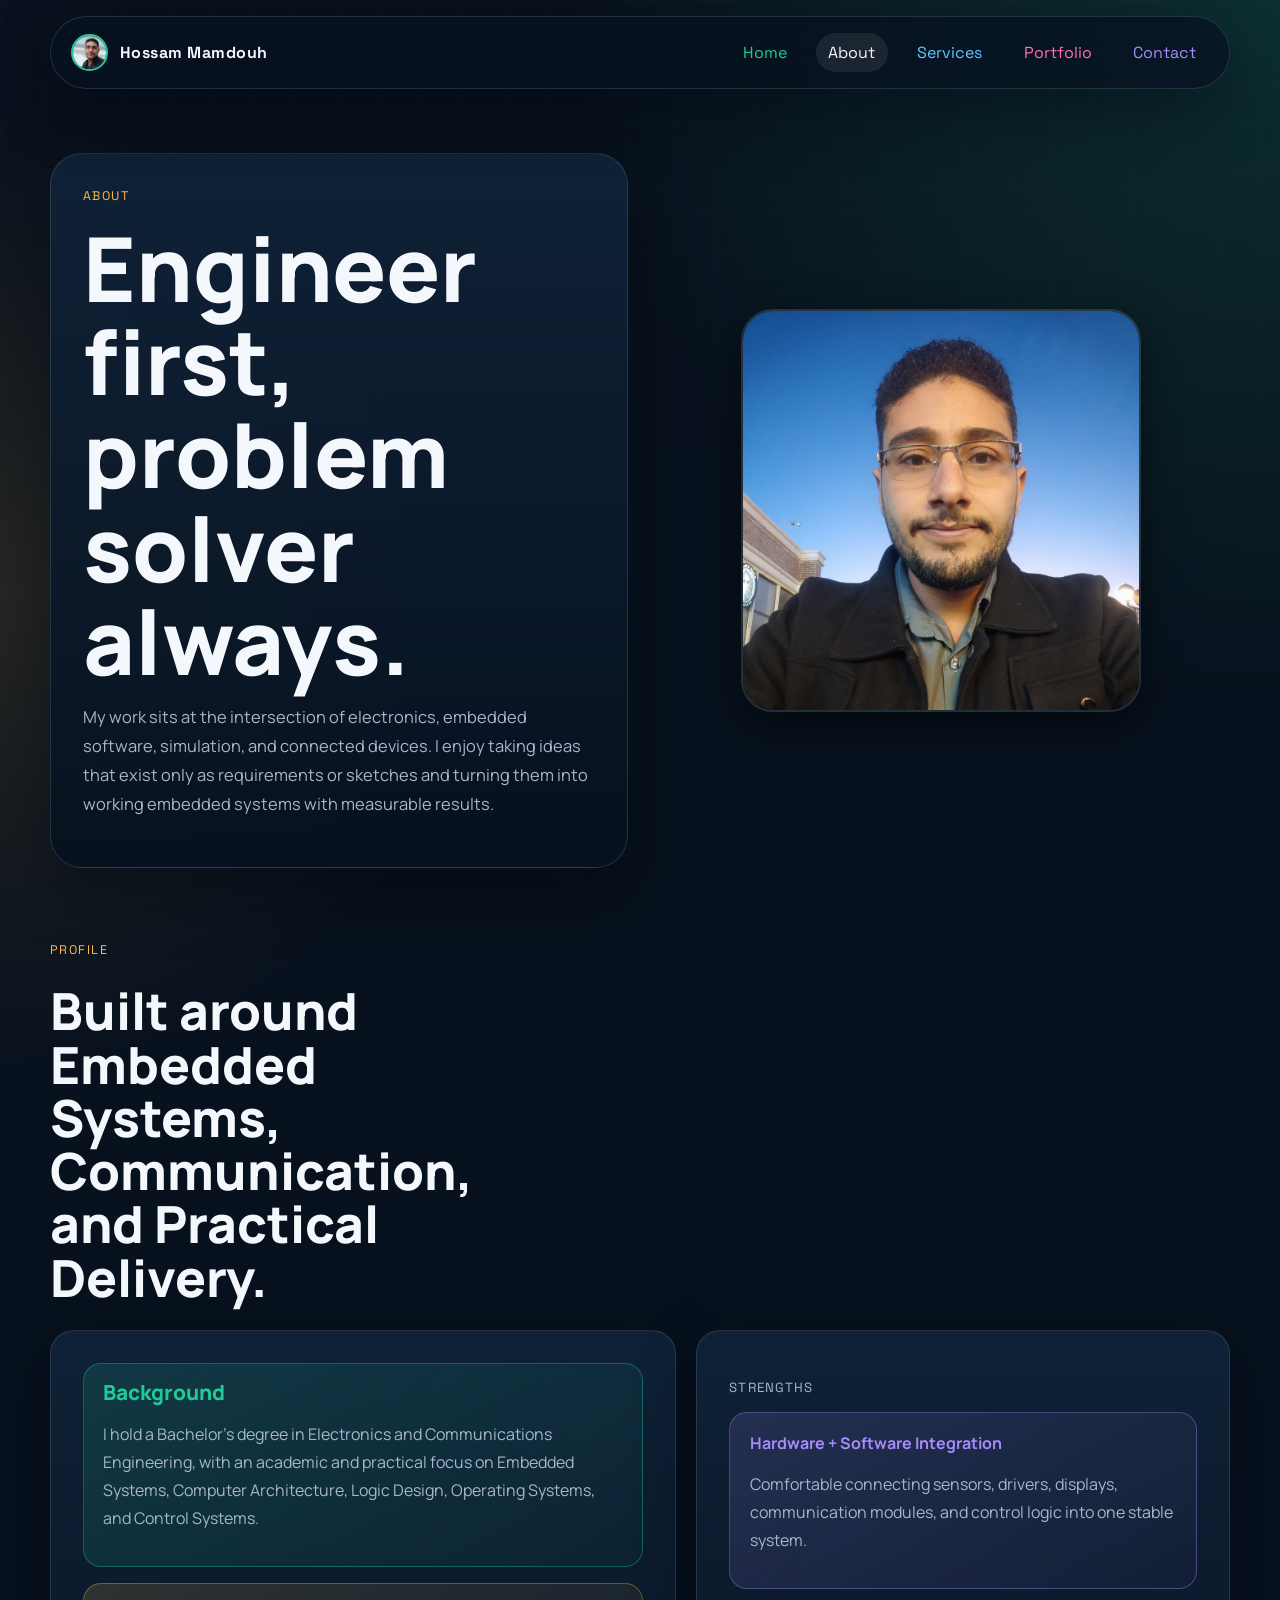
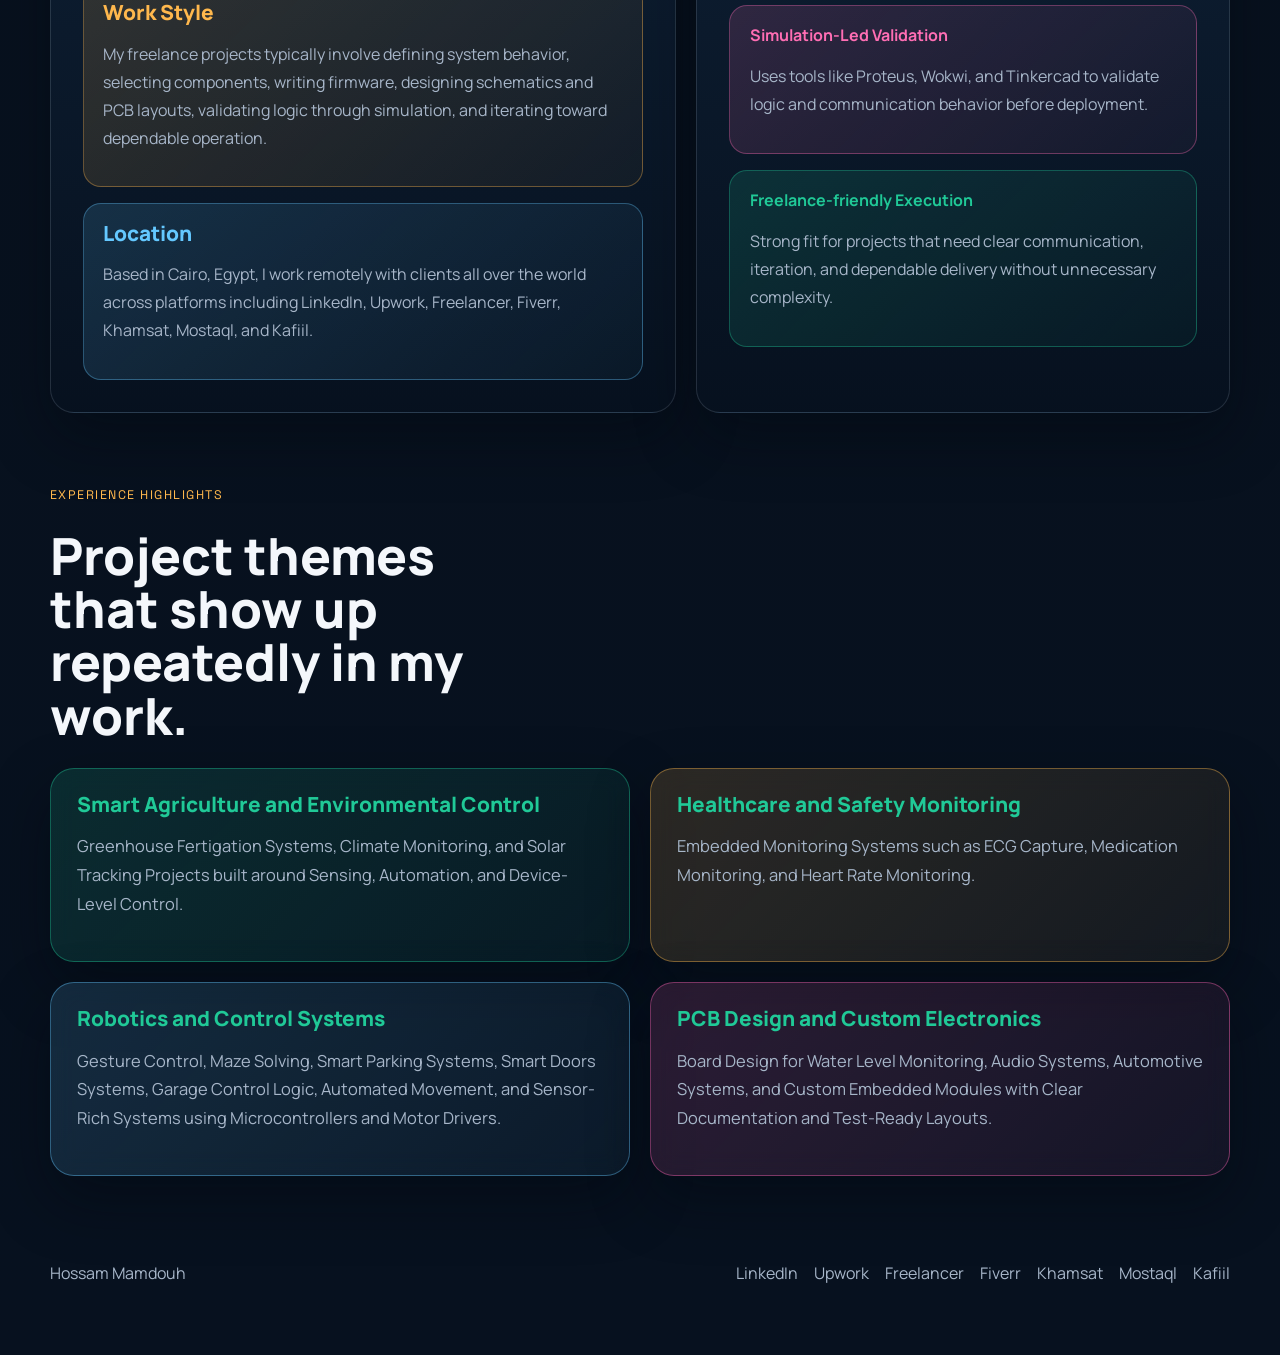
==== commit c75b27b9: "Add hero image section and update styles for improved layout on About page" ====
--- a/about.html
+++ b/about.html
@@ -50,6 +50,9 @@
             working embedded systems with measurable results.
           </p>
         </div>
+        <div class="page-hero-image reveal reveal-delay">
+          <img src="images/My_Photo.jpg" alt="Hossam Mamdouh - Embedded Systems Engineer">
+        </div>
       </section>
 
       <section class="section">
@@ -59,10 +62,6 @@
         </div>
 
         <div class="split-grid">
-          <div class="profile-photo reveal">
-            <img src="images/My_Photo.jpg" alt="Hossam Mamdouh - Embedded Systems Engineer">
-          </div>
-          
           <div class="skills-panel reveal">
             <div class="skill-block">
               <h3>Background</h3>
--- a/styles.css
+++ b/styles.css
@@ -616,30 +616,6 @@
   grid-template-columns: 1.08fr 0.92fr;
 }
 
-.profile-photo {
-  grid-column: 1 / -1;
-  display: flex;
-  justify-content: center;
-  align-items: center;
-  padding: 2rem;
-  margin-bottom: 1rem;
-}
-
-.profile-photo img {
-  width: 100%;
-  max-width: 300px;
-  height: auto;
-  border-radius: var(--radius-lg);
-  border: 2px solid var(--line);
-  box-shadow: 0 8px 24px rgba(0, 0, 0, 0.4);
-  transition: transform 300ms ease, box-shadow 300ms ease;
-}
-
-.profile-photo img:hover {
-  transform: scale(1.05);
-  box-shadow: 0 12px 32px rgba(0, 0, 0, 0.6);
-}
-
 .skills-panel,
 .stack-panel,
 .contact-panel {
@@ -757,8 +733,10 @@
 
 .page-hero {
   display: grid;
-  gap: 1rem;
+  grid-template-columns: 1fr 1fr;
+  gap: 1.5rem;
   padding: 4rem 0 0;
+  align-items: center;
 }
 
 .page-hero-card {
@@ -767,6 +745,28 @@
   border-radius: var(--radius-xl);
   background: linear-gradient(180deg, rgba(16, 35, 57, 0.92), rgba(7, 17, 31, 0.92));
   box-shadow: var(--shadow);
+}
+
+.page-hero-image {
+  display: flex;
+  justify-content: center;
+  align-items: center;
+  padding: 2rem;
+}
+
+.page-hero-image img {
+  width: 100%;
+  max-width: 400px;
+  height: auto;
+  border-radius: var(--radius-xl);
+  border: 2px solid var(--line);
+  box-shadow: 0 12px 36px rgba(0, 0, 0, 0.5);
+  transition: transform 300ms ease, box-shadow 300ms ease;
+}
+
+.page-hero-image img:hover {
+  transform: scale(1.03);
+  box-shadow: 0 16px 48px rgba(0, 0, 0, 0.7);
 }
 
 .intro-copy {
@@ -982,7 +982,8 @@
   .service-grid,
   .timeline-grid,
   .contact-grid,
-  .cta-panel {
+  .cta-panel,
+  .page-hero {
     grid-template-columns: 1fr;
   }
 
